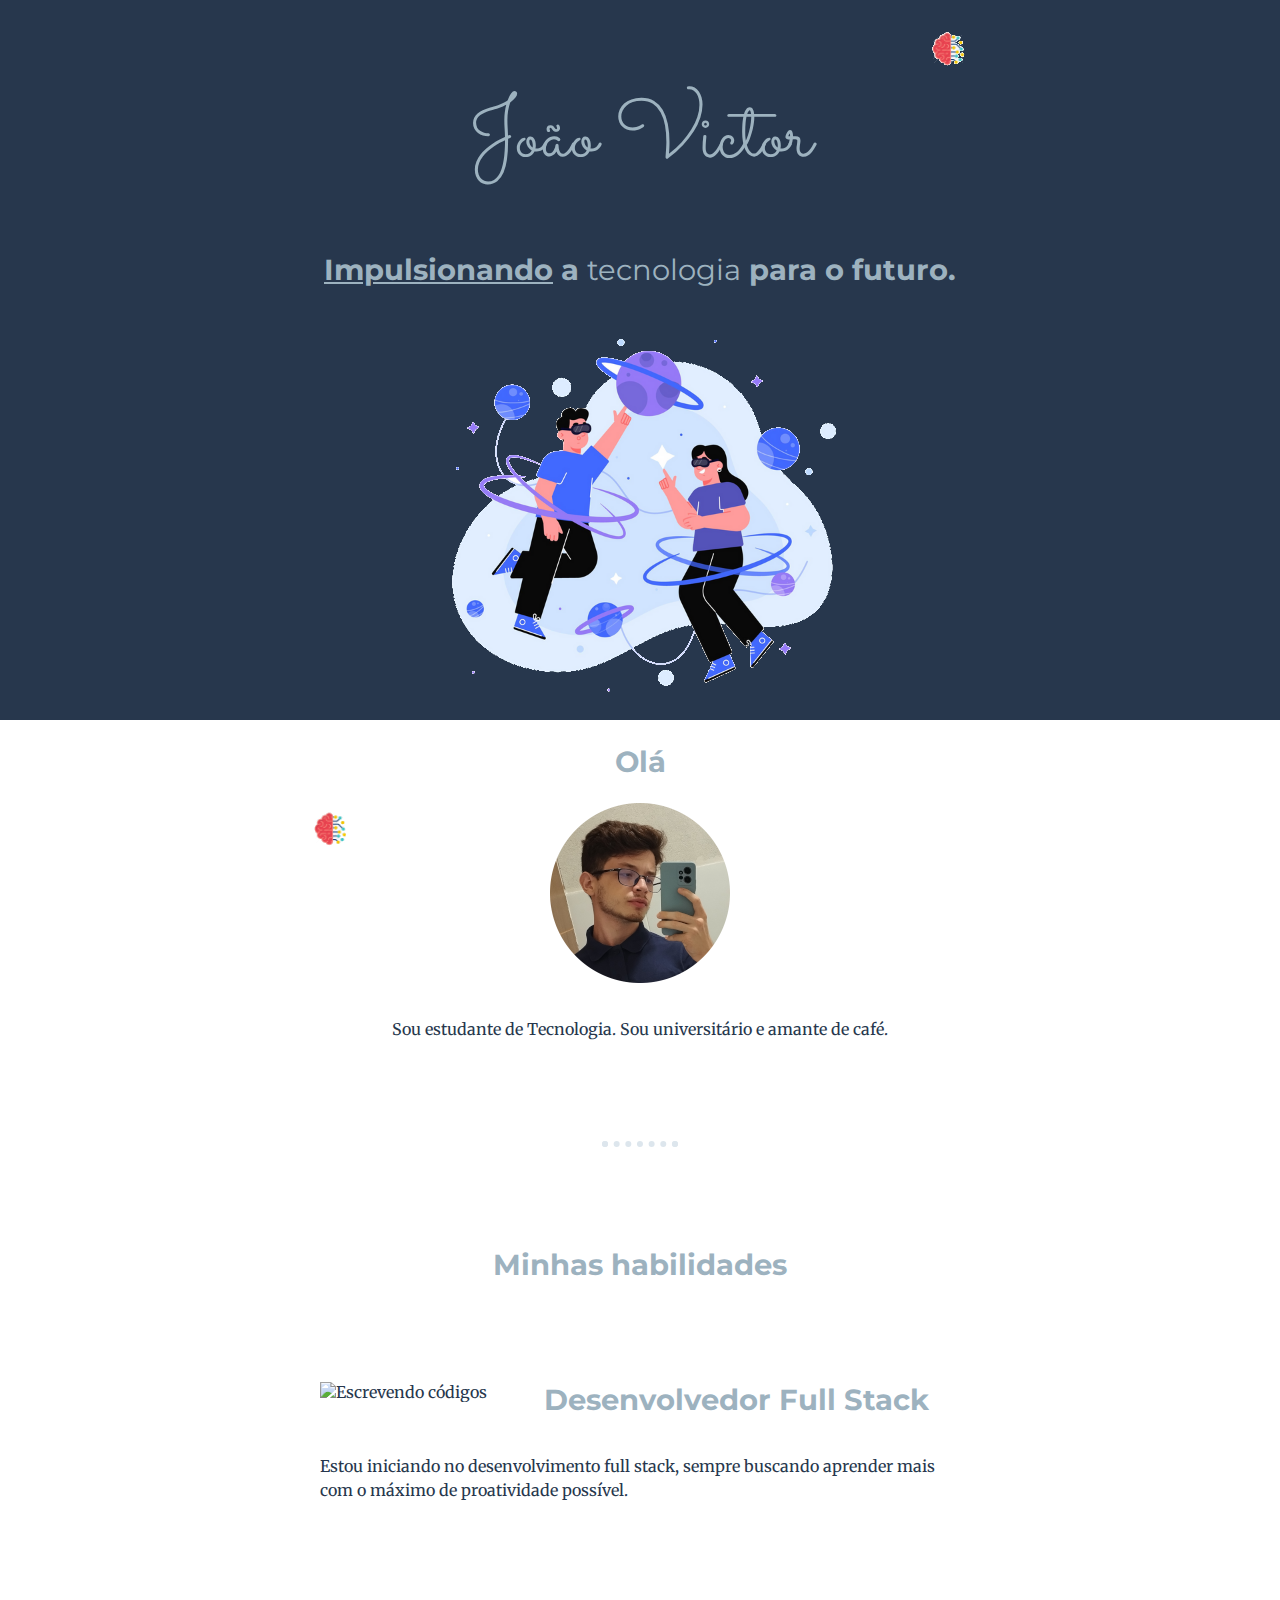
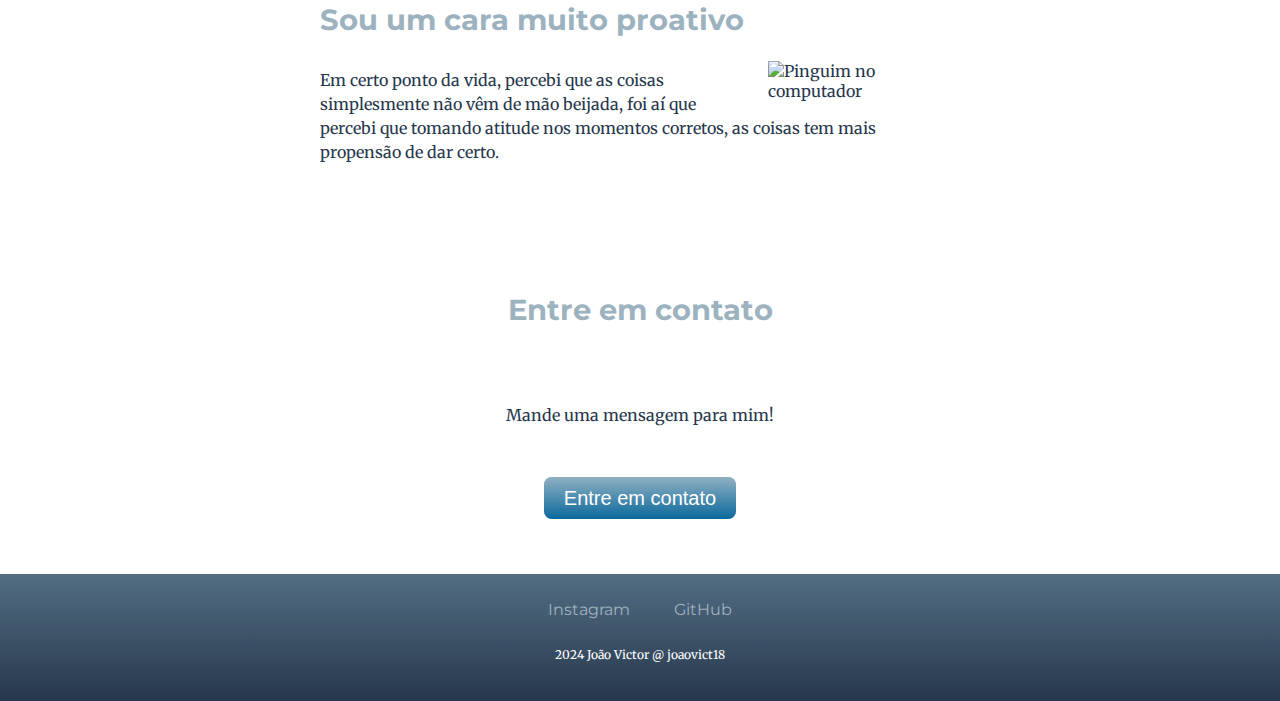
==== index.html @ d2a2ac91 "arquivos" ====
<!DOCTYPE html>
<html lang="pt-br">
<head>
    <meta charset="UTF-8">
    <title>João Victor</title>
    <link rel="stylesheet" href="./css/style.css" />
    <link rel="shortcut icon" href="favicon.ico" type="image/x-icon" />
    <link rel="preconnect" href="https://fonts.googleapis.com" />
    <link rel="preconnect" href="https://fonts.gstatic.com" crossorigin />
    <link href="https://fonts.googleapis.com/css2?family=Merriweather:ital,wght@0,300;0,400;0,700;0,900;1,300;1,400;1,700;1,900&family=Montserrat:ital,wght@0,100..900;1,100..900&family=Sacramento&display=swap" rel="stylesheet" />
</head>
<body>
    <header id="top-container">
        <img class="cerebro" id="primeiro-cerebro" src="img/celebro-tech.png" alt="Cérebro tecnológico" />
        <h1 class="texto">João Victor</h1>
        <h3><span id="efeito">Impulsionando</span> a <span class="texto">tecnologia</span> para o futuro.</h3>
        <img class="cerebro" id="segundo-cerebro" src="img/celebro-tech.png" alt="Cérebro tecnológico" />
        <img id="adolescentes" src="img/tech.png" alt="Cartum de dois adolescentes descobrindo o universo" />
    </header>
    <main id="middle-container">
        <div id="profile">
            <h2>Olá</h2>
            <figure>
                <img src="img/joao.png" alt="Foto de João" />
                <figcaption>
                    <p id="intro">Sou estudante de Tecnologia. Sou universitário e amante de café.</p>
                </figcaption>
            </figure>
        </div>
        <hr />

        <div id="skills">
            <h2>Minhas habilidades</h2>
            <figure class="skill-row">
                <img id="code-img" src="https://media4.giphy.com/media/v1.Y2lkPTc5MGI3NjExdzl4cGJqajgxenlsZmhqbWUyamJwZWpuMXA4Nzd0N2tnem5xMXQ3ZyZlcD12MV9pbnRlcm5hbF9naWZfYnlfaWQmY3Q9Zw/xUA7bdpLxQhsSQdyog/giphy.gif" alt="Escrevendo códigos">
                <figcaption>
                    <h3>Desenvolvedor Full Stack</h3>
                    <p>Estou iniciando no desenvolvimento full stack, sempre buscando aprender mais com o máximo de proatividade possível.</p>
                </figcaption>
            </figure>
        </div>
        <div id="proactive">          
            <figure class="skill-row">
                <h2>Sou um cara muito proativo</h2>
                <img id="proactive-img" src="https://media3.giphy.com/media/v1.Y2lkPTc5MGI3NjExYXYxbXBhOG5lOXF2Y3RsajZ3M3U2YjM0cmZraGJkcjFqNnF0emZjNiZlcD12MV9pbnRlcm5hbF9naWZfYnlfaWQmY3Q9Zw/QDjpIL6oNCVZ4qzGs7/giphy.gif" alt="Pinguim no computador">
                <figcaption>
                    <p>Em certo ponto da vida, percebi que as coisas simplesmente não vêm de mão beijada, foi aí que percebi que tomando atitude nos momentos corretos, as coisas tem mais propensão de dar certo.</p>
                </figcaption>
            </figure>  
        </div>

        <div id="contact-me">
            <h2 class="contact-message">Entre em contato</h2>
            <p class="contact-message">Mande uma mensagem para mim!</p>
            <a id="btn" href="mailto: jovimedim@gmail.com">Entre em contato</a>
        </div>
    </main>

    <footer id="bottom-container">
        <a class="footer-link" href="https://www.instagram.com/joaovictr_">Instagram</a>
        <a class="footer-link" href="https://github.com/joaovict18">GitHub</a>
        <p id="copyright">2024 João Victor @ joaovict18</p>
    </footer>
</body>
</html>
---- css/style.css ----
/* ===== Seção Tags ===== */

body {
    margin: 0;
    text-align: center;
    font-family: 'Merriweather', serif;
    color: #27374D;
}

header {
    background-color: #27374D;
}

h1 {
    line-height: 2;
    font-family: 'Sacramento', cursive;
    margin: 0 auto 0 auto;
    position: relative;
    font-size: 5.2rem;
    color: #9DB2BF;
    margin-bottom: 10px; 
}

h2, h3 {
    font-family: 'Montserrat', sans-serif;
    font-size: 1.8rem;
    color: #9DB2BF;
}

a {
    color: #9DB2BF;
    font-family: 'Montserrat', sans-serif;
    margin: 10px 20px;
    text-decoration: none;
}

a:hover {
    color: #27374D;
}

p {
    padding-top: 1.2%;
    line-height: 1.5;
}

hr {
    border: dotted #DDE6ED 6px;
    border-bottom: none;
    width: 5%;
    margin: 100px auto;
}

/* ===== Seção Classes ===== */

.cerebro {
    position: absolute;
}

.texto {
    font-weight: normal;
}

.skill-row {
    display: block;
    width: 50%;
    margin: 100px auto 100px auto;
    text-align: left;
}

.contact-message {
    width: 40%;
    margin: 40px auto 60px;
    text-align: center;
    clear: right;
}

/* ===== Seção IDs ===== */

#top-container {
    padding-top: 57px;
}

#efeito {
    text-decoration: underline;
}

#primeiro-cerebro {
    top: 3%;
    right: 20%;
}

#segundo-cerebro {
    left: 20%;
    bottom: 5%;
}

#code-img {
    width: 30%;
    margin-right: 5%;
    float: left;
}

#proactive-img {
    width: 30%;
    margin-left: 5%;
    float: right;
}

#mdidle-container {
    margin: 100px auto;
}

#btn {
    background: #90b0c2;
    background-image: -webkit-linear-gradient(top, #90b0c2, #0b699c);
    background-image: -moz-linear-gradient(top, #90b0c2, #0b699c);
    background-image: -ms-linear-gradient(top, #90b0c2, #0b699c);
    background-image: -o-linear-gradient(top, #90b0c2, #0b699c);
    background-image: linear-gradient(to bottom, #90b0c2, #0b699c);
    -webkit-border-radius: 8;
    -moz-border-radius: 8;
    border-radius: 8px;
    font-family: Arial;
    color: #fff;
    font-size: 20px;
    padding: 10px 20px 10px 20px;
    text-decoration: none;
}
  
#btn:hover {
    background: #3cb0fd;
    background-image: -webkit-linear-gradient(top, #3cb0fd, #3498db);
    background-image: -moz-linear-gradient(top, #3cb0fd, #3498db);
    background-image: -ms-linear-gradient(top, #3cb0fd, #3498db);
    background-image: -o-linear-gradient(top, #3cb0fd, #3498db);
    background-image: linear-gradient(to bottom, #3cb0fd, #3498db);
    text-decoration: none;
}

#bottom-container {
    background-image: linear-gradient(to bottom, #526D82, #27374D);
    margin-bottom: 0;
    padding: 2%;
}

#contact-me {
    margin-top: 10%;
    margin-bottom: 5%;
}

#copyright {
    color: #fff;
    font-size: 0.75rem;
}
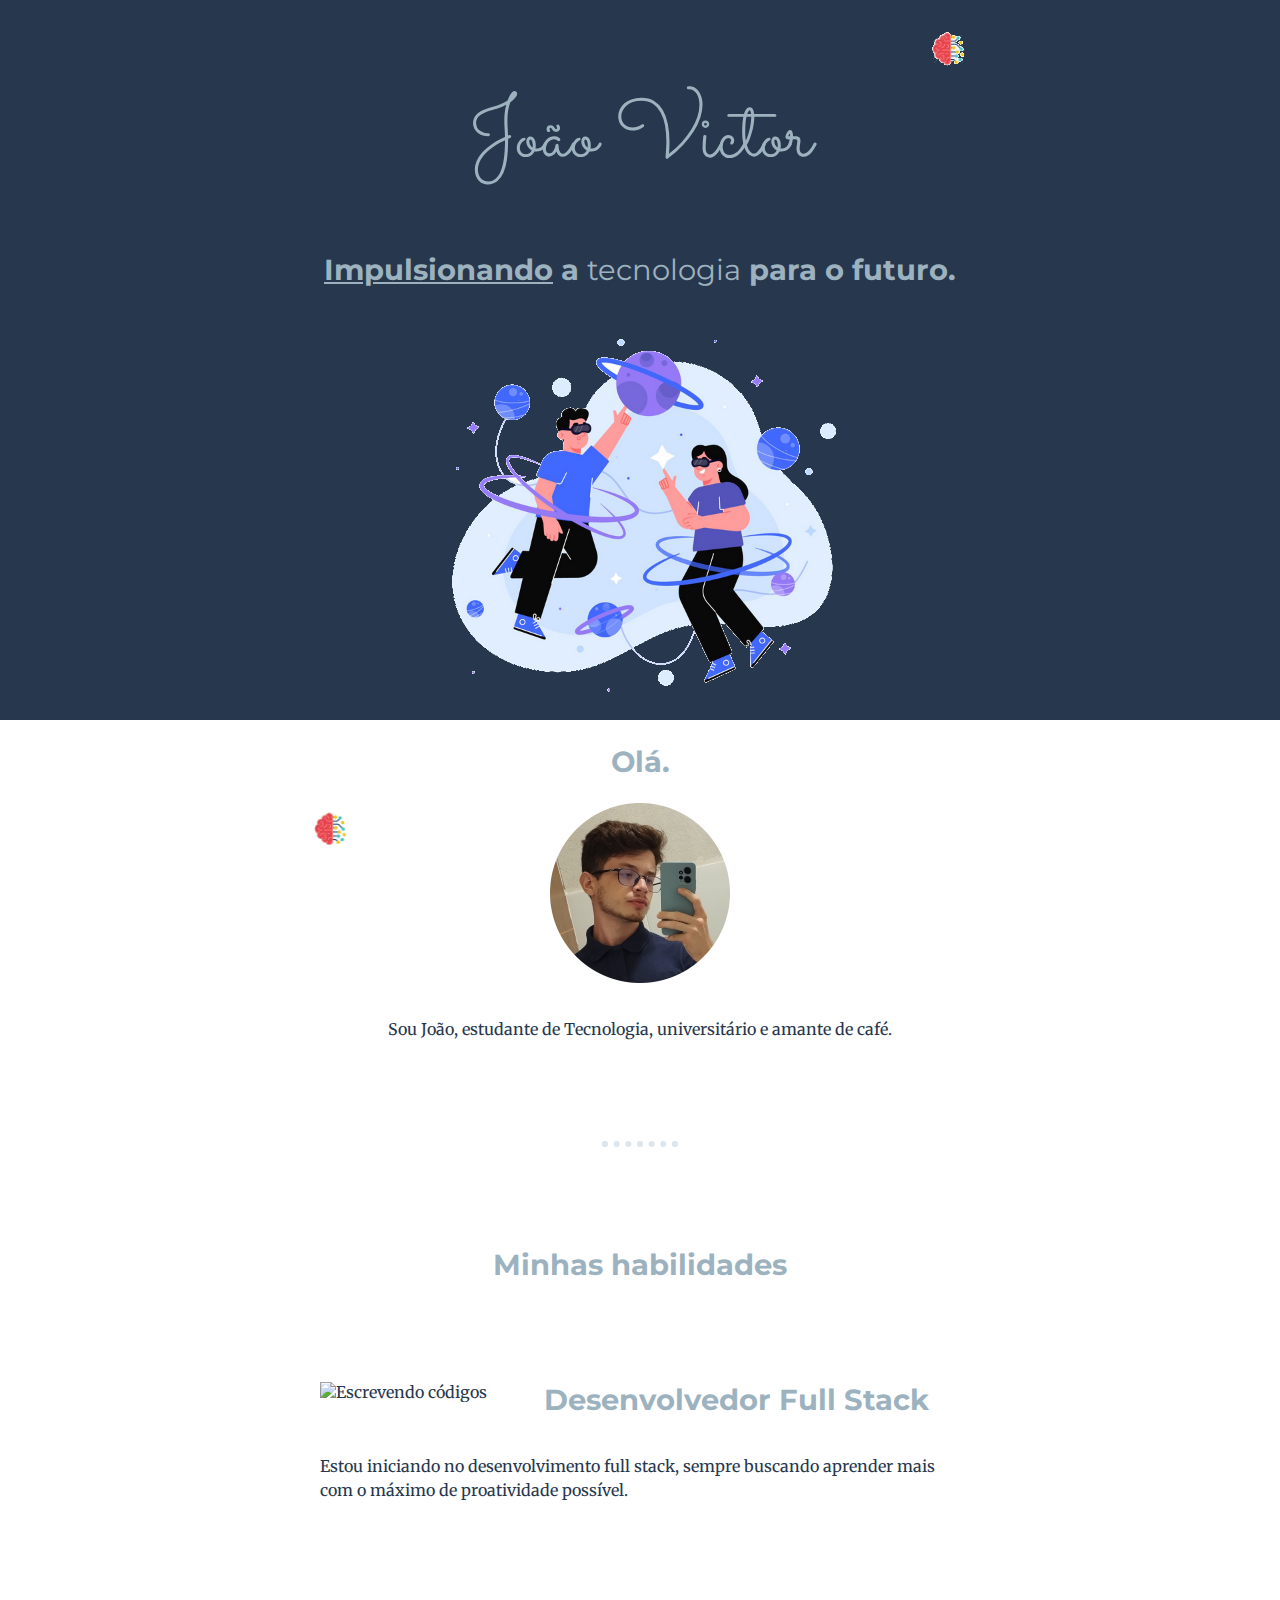
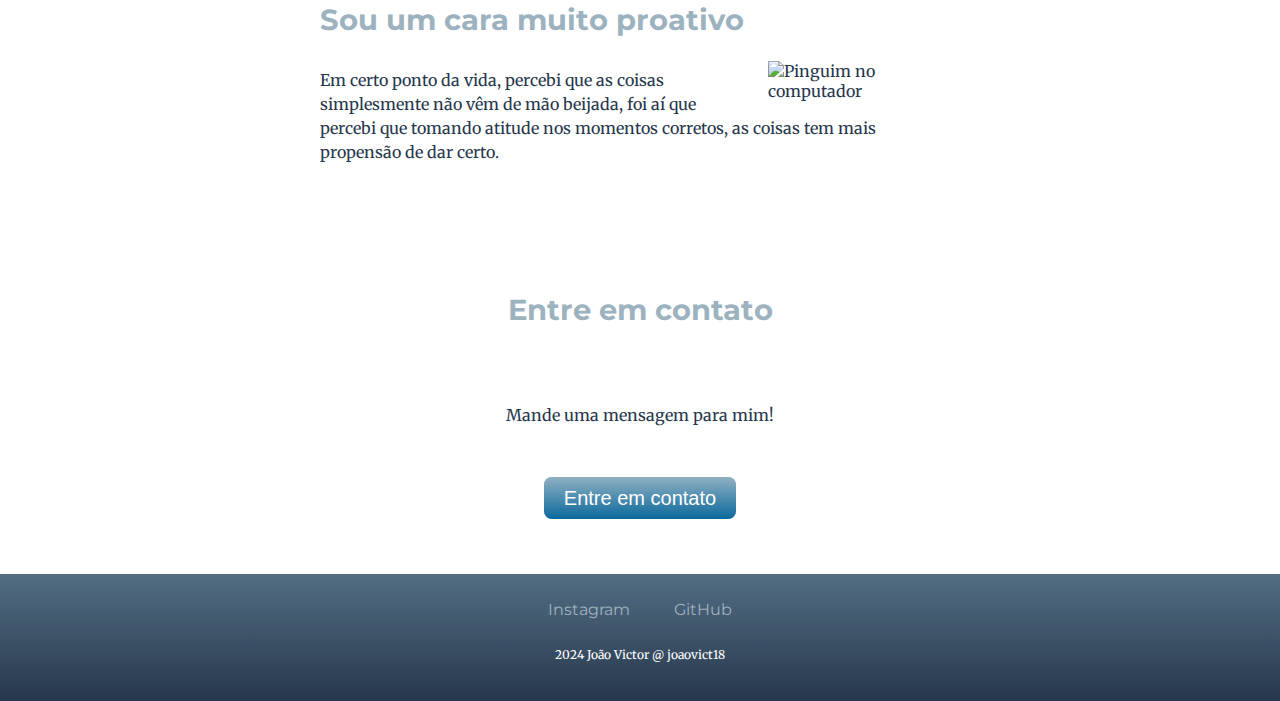
==== commit fbe9d54c: "alterações no index e exclusão de arquivo" ====
--- a/index.html
+++ b/index.html
@@ -19,11 +19,11 @@
     </header>
     <main id="middle-container">
         <div id="profile">
-            <h2>Olá</h2>
+            <h2>Olá.</h2>
             <figure>
                 <img src="img/joao.png" alt="Foto de João" />
                 <figcaption>
-                    <p id="intro">Sou estudante de Tecnologia. Sou universitário e amante de café.</p>
+                    <p id="intro">Sou João, estudante de Tecnologia, universitário e amante de café.</p>
                 </figcaption>
             </figure>
         </div>
